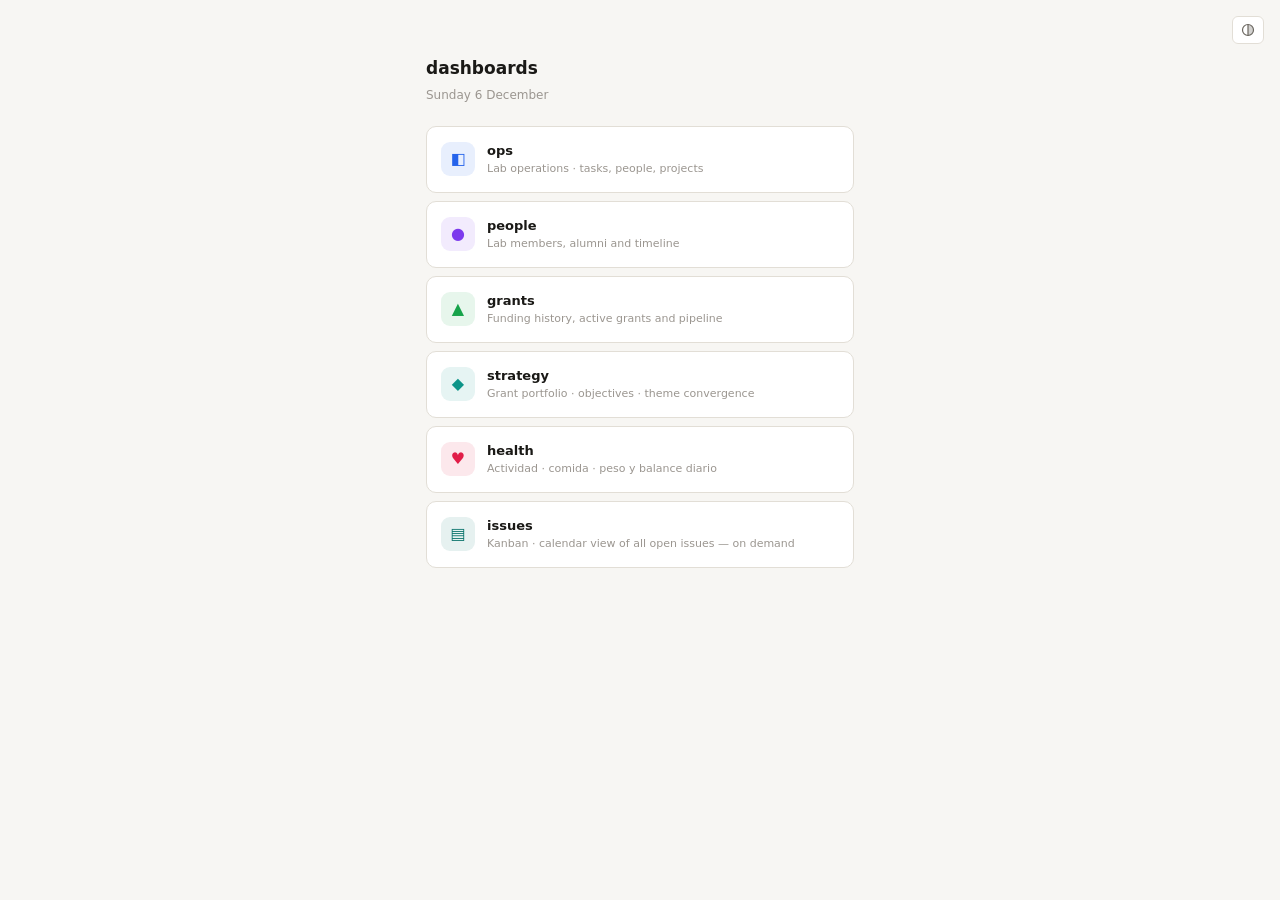
==== index.html @ 834e9f5d "KEY TASKS beside Today at top; Tasks back in the grid (build 20261006-2130)" ====
<!DOCTYPE html>
<html lang="en">
<head>
<meta charset="UTF-8">
<meta name="viewport" content="width=device-width, initial-scale=1.0, viewport-fit=cover">
<meta name="theme-color" content="#F7F6F3" media="(prefers-color-scheme: light)">
<meta name="theme-color" content="#141412" media="(prefers-color-scheme: dark)">
<meta name="apple-mobile-web-app-capable" content="yes">
<meta name="apple-mobile-web-app-title" content="dashboards">
<meta name="robots" content="noindex, nofollow">
<title>dashboards</title>
<link rel="icon" href="data:image/svg+xml,<svg xmlns='http://www.w3.org/2000/svg' viewBox='0 0 100 100'><rect width='100' height='100' rx='20' fill='%232563EB'/><rect x='22' y='22' width='24' height='24' rx='4' fill='white'/><rect x='54' y='22' width='24' height='24' rx='4' fill='white' opacity='.6'/><rect x='22' y='54' width='24' height='24' rx='4' fill='white' opacity='.6'/><rect x='54' y='54' width='24' height='24' rx='4' fill='white' opacity='.3'/></svg>">
<link rel="stylesheet" href="shared/style.css?v=20261006-2130">
<script>(function(){var t=localStorage.getItem('dash:theme');if(t&&t!=='auto')document.documentElement.setAttribute('data-theme',t);})()</script>
<style>.hub-theme-btn{position:fixed;top:16px;right:16px;z-index:10;}</style>
</head>
<body>
<div class="hub" id="hub"></div>
<button class="hub-theme-btn btn btn-icon" id="theme-btn" onclick="toggleTheme()" title="Theme: auto"><svg width="14" height="14" viewBox="0 0 14 14" fill="none"><circle cx="7" cy="7" r="5.5" stroke="currentColor" stroke-width="1.2"/><path d="M7 1.5v11" stroke="currentColor" stroke-width="1.2"/><path d="M7 1.5A5.5 5.5 0 0112.5 7 5.5 5.5 0 017 12.5z" fill="currentColor" opacity=".3"/></svg></button>

<script>
// ─── Theme toggle ─────────────────────────────────────────────────────────────
var THEME_CYCLE=['auto','light','dark'];
function themeIcon(t){
  if(t==='dark')  return '<svg width="14" height="14" viewBox="0 0 14 14" fill="none"><path d="M12 9.5A5.5 5.5 0 014.5 2a5.5 5.5 0 100 10 5.5 5.5 0 007.5-2.5z" stroke="currentColor" stroke-width="1.2" stroke-linejoin="round"/></svg>';
  if(t==='light') return '<svg width="14" height="14" viewBox="0 0 14 14" fill="none"><circle cx="7" cy="7" r="3" stroke="currentColor" stroke-width="1.2"/><path d="M7 1v2M7 11v2M1 7h2M11 7h2M3.2 3.2l1.4 1.4M9.4 9.4l1.4 1.4M10.8 3.2l-1.4 1.4M4.6 9.4l-1.4 1.4" stroke="currentColor" stroke-width="1.2" stroke-linecap="round"/></svg>';
  return '<svg width="14" height="14" viewBox="0 0 14 14" fill="none"><circle cx="7" cy="7" r="5.5" stroke="currentColor" stroke-width="1.2"/><path d="M7 1.5v11" stroke="currentColor" stroke-width="1.2"/><path d="M7 1.5A5.5 5.5 0 0112.5 7 5.5 5.5 0 017 12.5z" fill="currentColor" opacity=".3"/></svg>';
}
function applyTheme(t){
  if(t==='auto'){document.documentElement.removeAttribute('data-theme');}
  else{document.documentElement.setAttribute('data-theme',t);}
  localStorage.setItem('dash:theme',t);
  var btn=document.getElementById('theme-btn');
  if(btn){btn.innerHTML=themeIcon(t);btn.title='Theme: '+t;}
}
function toggleTheme(){
  var cur=localStorage.getItem('dash:theme')||'auto';
  var next=THEME_CYCLE[(THEME_CYCLE.indexOf(cur)+1)%THEME_CYCLE.length];
  applyTheme(next);
}

// ─── registry ─────────────────────────────────────────────────────────────────
// To add a dashboard: copy ops/ to <id>/, edit its manifest, add a row here.
const DASHBOARDS = [
  { id:"ops",    name:"ops",    desc:"Lab operations \u00b7 tasks, people, projects", path:"ops/",    icon:"\u25E7", color:"#2563EB", live:true  },
  { id:"people", name:"people", desc:"Lab members, alumni and timeline", path:"people/", icon:"\u25CF", color:"#7C3AED", live:true  },
  { id:"grants",  name:"grants",  desc:"Funding history, active grants and pipeline",  path:"grants/",  icon:"\u25B2", color:"#16A34A", live:true  },
  { id:"strategy", name:"strategy", desc:"Grant portfolio \u00b7 objectives \u00b7 theme convergence", path:"strategy/", icon:"\u25C6", color:"#0D9488", live:true  },
  { id:"health", name:"health", desc:"Actividad \u00b7 comida \u00b7 peso y balance diario", path:"health/", icon:"\u2665", color:"#E11D48", live:true  },
  { id:"issues", name:"issues", desc:"Kanban \u00b7 calendar view of all open issues \u2014 on demand", path:"issues/", icon:"\u25A4", color:"#0F766E", live:true  }];

document.getElementById("hub").innerHTML =
  "<h1>dashboards</h1><div class='sub'>"
  + new Date().toLocaleDateString("en-GB",{weekday:"long",day:"numeric",month:"long"})
  + "</div>"
  + DASHBOARDS.map(function(d){
      const inner =
          "<div class='hub-ic' style=\"background:" + d.color + "1a;color:" + d.color + "\">" + d.icon + "</div>"
        + "<div class='hub-t'><div class='hub-n'>" + d.name + "</div>"
        + "<div class='hub-d'>" + d.desc + "</div></div>"
        + (d.live ? "" : "<span class='hub-badge'>soon</span>");
      return d.live
        ? "<a class='hub-item' href='" + d.path + "'>" + inner + "</a>"
        : "<div class='hub-item soon'>" + inner + "</div>";
    }).join("");

// init theme button label
(function(){var t=localStorage.getItem('dash:theme')||'auto';setTimeout(function(){applyTheme(t);},50);})();
</script>
</body>
</html>
---- shared/style.css ----
:root {
    --bg:#F7F6F3;--surface:#FFFFFF;--surface2:#F0EEE9;--border:#E2DED6;--border-strong:#C8C3BA;
    --text:#1A1916;--text-2:#6B6760;--text-3:#9B9690;
    --accent:#2563EB;--accent-bg:#EFF4FF;--accent-border:#BFCFFF;
    --danger:#DC2626;--danger-bg:#FEF2F2;--danger-border:#FECACA;
    --warning:#D97706;--warning-bg:#FFFBEB;--warning-border:#FDE68A;
    --green:#16A34A;--green-bg:#F0FDF4;--green-border:#BBF7D0;
    --r:10px;--rs:6px;
    --f-body:"Barlow",-apple-system,BlinkMacSystemFont,'Segoe UI',system-ui,sans-serif;
    --f-num:"Barlow Condensed","Arial Narrow",-apple-system,system-ui,sans-serif;
  }
  @media(prefers-color-scheme:dark){:root{
    --bg:#141412;--surface:#1E1D1A;--surface2:#252320;--border:#2E2C28;--border-strong:#3E3B36;
    --text:#F0EDE8;--text-2:#A09C94;--text-3:#6B6760;
    --accent:#4F83F7;--accent-bg:#0F1E3D;--accent-border:#1E3A7A;
    --danger:#F87171;--danger-bg:#2A1515;--danger-border:#7F1D1D;
    --warning:#FCD34D;--warning-bg:#1C1500;--warning-border:#713F12;
    --green:#4ADE80;--green-bg:#052E16;--green-border:#166534;
  }}
  html[data-theme="light"]{--bg:#F7F6F3;--surface:#FFFFFF;--surface2:#F0EEE9;--border:#E2DED6;--border-strong:#C8C3BA;--text:#1A1916;--text-2:#6B6760;--text-3:#9B9690;--accent:#2563EB;--accent-bg:#EFF4FF;--accent-border:#BFCFFF;--danger:#DC2626;--danger-bg:#FEF2F2;--danger-border:#FECACA;--warning:#D97706;--warning-bg:#FFFBEB;--warning-border:#FDE68A;--green:#16A34A;--green-bg:#F0FDF4;--green-border:#BBF7D0;}
  html[data-theme="dark"]{--bg:#141412;--surface:#1E1D1A;--surface2:#252320;--border:#2E2C28;--border-strong:#3E3B36;--text:#F0EDE8;--text-2:#A09C94;--text-3:#6B6760;--accent:#4F83F7;--accent-bg:#0F1E3D;--accent-border:#1E3A7A;--danger:#F87171;--danger-bg:#2A1515;--danger-border:#7F1D1D;--warning:#FCD34D;--warning-bg:#1C1500;--warning-border:#713F12;--green:#4ADE80;--green-bg:#052E16;--green-border:#166534;}
  *{box-sizing:border-box;margin:0;padding:0}
  body{background:var(--bg);color:var(--text);font-family:var(--f-body);font-size:14px;line-height:1.5;min-height:100vh;-webkit-text-size-adjust:100%}
  .wrap{max-width:560px;margin:0 auto;padding:16px 16px calc(80px + env(safe-area-inset-bottom))}
  svg{display:block;flex-shrink:0}
  a{color:var(--accent)}
  .num{font-family:var(--f-num);font-variant-numeric:tabular-nums;letter-spacing:0}

  /* ── Legacy inline header (still used by the issues dashboard) ─────────── */
  .hdr{display:flex;align-items:flex-start;justify-content:space-between;gap:8px;margin-bottom:20px;padding-bottom:16px;border-bottom:1px solid var(--border)}
  .hdr h1{font-size:16px;font-weight:600;letter-spacing:-.01em}
  .hdr-date{font-size:12px;color:var(--text-3);margin-top:2px}
  .hdr-r{display:flex;gap:6px;flex-shrink:0}

  /* ── Sticky dashboard header (health-style revamp, currently: ops) ──────
     A separate component (not a restyle of .hdr above) so dashboards that
     haven't been revamped yet keep their current header untouched. */
  .dhdr{position:sticky;top:0;z-index:10;background:var(--bg);border-bottom:1px solid var(--border);padding-top:env(safe-area-inset-top,0px)}
  .dhdr-in{max-width:560px;margin:0 auto;display:flex;align-items:center;gap:6px;padding:0 16px;height:52px}
  .dhdr-title{font-family:var(--f-num);font-size:19px;font-weight:600;letter-spacing:.01em;flex:1;min-width:0;overflow:hidden;text-overflow:ellipsis;white-space:nowrap}
  .dhdr-date{font-family:var(--f-num);font-size:12px;color:var(--text-3);flex-shrink:0;font-variant-numeric:tabular-nums}
  @media(max-width:420px){.dhdr-date{display:none}}
  .tbtn{display:inline-flex;align-items:center;justify-content:center;width:30px;height:30px;border:1px solid var(--border);border-radius:var(--rs);background:none;cursor:pointer;color:var(--text-2);flex-shrink:0;transition:background .12s,color .12s;font-family:inherit;text-decoration:none}
  .tbtn:hover{background:var(--surface2);color:var(--text)}
  .tbtn.on{background:var(--accent-bg);color:var(--accent);border-color:var(--accent-border)}

  /* ── Tab switcher (segmented control) ──────────────────────────────────── */
  .tabs{display:flex;background:var(--surface2);border:1px solid var(--border);border-radius:var(--rs);padding:3px;gap:2px;flex-shrink:0}
  .tab{padding:4px 12px;border:1px solid transparent;border-radius:4px;cursor:pointer;font-size:12px;font-weight:500;color:var(--text-2);background:transparent;font-family:inherit;transition:background .12s,color .12s}
  .tab:hover:not(.on){color:var(--text)}
  .tab.on{background:var(--surface);color:var(--text);border-color:var(--border)}
  .btn{display:inline-flex;align-items:center;gap:5px;padding:6px 11px;font-size:12px;font-weight:500;border-radius:var(--rs);cursor:pointer;border:1px solid var(--border);background:var(--surface);color:var(--text-2);transition:background .1s,color .1s;font-family:inherit}
  .btn:hover{background:var(--surface2);color:var(--text)}
  .btn:disabled{opacity:.5;cursor:not-allowed}
  .btn-p{background:var(--accent);color:#fff;border-color:var(--accent)}
  .btn-p:hover{opacity:.9;color:#fff}
  .btn-p.pulse{animation:pulse 2s infinite}
  .btn-icon{padding:6px 8px}
  @keyframes pulse{0%,100%{opacity:1}50%{opacity:.75}}
  @keyframes spin{to{transform:rotate(360deg)}}
  .spin{animation:spin 1s linear infinite}

  .sec{margin-bottom:4px}
  .sec-hdr{display:flex;align-items:center;justify-content:space-between;padding:12px 0 6px}
  .sec-label{font-size:11px;font-weight:600;color:var(--text-3);letter-spacing:.04em;text-transform:uppercase}
  .sec-add{display:flex;align-items:center;gap:4px;font-size:11px;color:var(--text-3);background:none;border:none;cursor:pointer;padding:2px 5px;border-radius:var(--rs);font-family:inherit}
  .sec-add:hover{color:var(--accent);background:var(--accent-bg)}
  .sec-r{display:flex;align-items:center;gap:4px}
  .sec-chev{display:flex;align-items:center;justify-content:center;width:22px;height:22px;background:none;border:none;cursor:pointer;color:var(--text-3);border-radius:var(--rs);padding:0;flex-shrink:0}
  .sec-chev:hover{background:var(--surface2);color:var(--text)}

  .card{background:var(--surface);border:1px solid var(--border);border-radius:var(--r);padding:10px 12px;margin-bottom:6px;border-left:3px solid transparent}
  .card.overdue{border-left-color:var(--danger)}
  .card.today{border-left-color:var(--warning)}
  .card.done{opacity:.45}
  .card.isnew{border-left-color:var(--accent)}
  .card-row{display:flex;align-items:flex-start;gap:8px;justify-content:space-between}
  .card-title{font-size:13px;font-weight:500;flex:1;line-height:1.4}
  .card-title.struck{text-decoration:line-through;color:var(--text-3)}
  .acts{display:flex;gap:3px;flex-shrink:0}
  .act{display:flex;align-items:center;justify-content:center;width:26px;height:26px;border:1px solid var(--border);border-radius:var(--rs);background:none;cursor:pointer;color:var(--text-3);text-decoration:none}
  .act:hover{background:var(--surface2);color:var(--text);border-color:var(--border-strong)}
  .act.on{background:var(--accent-bg);color:var(--accent);border-color:var(--accent-border)}
  .act.on-green{background:var(--green-bg);color:var(--green);border-color:var(--green-border)}
  .act.rm:hover{background:var(--danger-bg);color:var(--danger);border-color:var(--danger-border)}
  .card-meta{display:flex;gap:5px;align-items:center;margin-top:6px;flex-wrap:wrap}
  .tag{font-size:11px;font-weight:500;padding:2px 7px;border-radius:20px}
  .tag-line{background:#e4c5ff;color:#5a2d91}
  .tag-pri{font-weight:700;letter-spacing:.02em}
  .tag-pri.high{background:#ffd0d0;color:#c0392b}
  .tag-pri.medium{background:#ffeaa0;color:#7a5a00}
  .tag-pri.low{background:#d0e8ff;color:#1a5a8c}
  .chip{font-size:11px;padding:2px 6px;border-radius:var(--rs);background:var(--surface2);color:var(--text-2)}
  .chip.overdue{background:var(--danger-bg);color:var(--danger)}
  .chip.today{background:var(--warning-bg);color:var(--warning)}
  .chip.new{background:var(--accent-bg);color:var(--accent)}
  .chip.logged{background:var(--green-bg);color:var(--green)}
  .cnote{font-size:11px;color:var(--text-3);margin-top:5px;font-style:italic}
  .card-num{font-family:var(--f-num);font-size:11px;font-weight:500;color:var(--text-3);margin-right:6px;font-variant-numeric:tabular-nums;letter-spacing:.01em}
  a.card-num{text-decoration:none}
  a.card-num:hover{color:var(--accent);text-decoration:underline}

  .panel{margin-top:10px;padding-top:10px;border-top:1px solid var(--border)}
  .panel textarea,.panel input{width:100%;font-size:12px;border:1px solid var(--border);border-radius:var(--rs);padding:6px 8px;background:var(--bg);color:var(--text);font-family:inherit}
  .panel textarea{resize:vertical;min-height:52px}
  .panel textarea:focus,.panel input:focus{outline:none;border-color:var(--accent)}
  .pfield label{font-size:11px;color:var(--text-3);display:block;margin-bottom:3px}
  .pbtns{display:flex;gap:5px;justify-content:flex-end;margin-top:6px}

  .nform{background:var(--accent-bg);border:1px solid var(--accent-border);border-radius:var(--r);padding:12px;margin-bottom:6px}
  .nform .grid{display:grid;grid-template-columns:1fr 1fr;gap:8px;margin:8px 0}
  .nform .field label{font-size:11px;color:var(--text-2);display:block;margin-bottom:3px}
  .nform input,.nform select,.nform textarea{width:100%;font-size:12px;border:1px solid var(--border);border-radius:var(--rs);padding:5px 8px;background:var(--surface);color:var(--text);font-family:inherit}
  .nform textarea{resize:none;min-height:40px}
  .nform input:focus,.nform select:focus,.nform textarea:focus{outline:none;border-color:var(--accent)}
  .err{font-size:11px;color:var(--danger);margin-top:4px}

  .warn{background:var(--warning-bg);border:1px solid var(--warning-border);border-radius:var(--r);padding:8px 11px;font-size:12px;color:var(--warning);display:flex;gap:7px;align-items:center;margin-bottom:8px}
  .warn-x{background:none;border:none;cursor:pointer;color:var(--warning);opacity:.55;padding:2px 3px;border-radius:3px;display:flex;align-items:center;flex-shrink:0;line-height:1}
  .warn-x:hover{opacity:1}
  .offline-warn{background:var(--accent-bg);border-color:var(--accent-border);color:var(--accent)}
  .offline-tag{color:var(--accent)}
  .summary{background:var(--surface);border:1px solid var(--border);border-left:3px solid var(--accent);border-radius:var(--r);padding:10px 12px;font-size:12px;color:var(--text-2);line-height:1.6;margin-bottom:16px}
  .cal-list{margin-bottom:4px}
  .cal-row{display:flex;align-items:baseline;gap:10px;padding:5px 0;border-bottom:1px solid var(--border);font-size:13px}
  .cal-row:last-child{border-bottom:none}
  .cal-time{font-family:var(--f-num);font-size:11px;color:var(--text-3);min-width:80px;flex-shrink:0;font-variant-numeric:tabular-nums}
  .cal-ev{flex:1}
  .cal-ad{font-size:10px;background:var(--accent-bg);color:var(--accent);padding:1px 6px;border-radius:10px}

  .overlay{display:none;position:fixed;inset:0;background:rgba(0,0,0,.5);z-index:100;align-items:center;justify-content:center;padding:20px}
  .overlay.open{display:flex}
  .modal{background:var(--surface);border:1px solid var(--border);border-radius:12px;padding:20px;width:100%;max-width:480px;max-height:82vh;display:flex;flex-direction:column;gap:12px}
  .modal h2{font-size:14px;font-weight:600}
  .modal p{font-size:12px;color:var(--text-2)}
  .mbtns{display:flex;gap:6px;justify-content:flex-end}
  .mbody{overflow-y:auto;display:flex;flex-direction:column;gap:6px}

  .srow{display:flex;align-items:flex-start;gap:8px;padding:7px 9px;border:1px solid var(--border);border-radius:var(--rs);font-size:12px;background:var(--bg)}
  .srow .st{width:16px;flex-shrink:0;display:flex;align-items:center;justify-content:center;margin-top:1px}
  .srow.ok{border-color:var(--green-border);background:var(--green-bg)}
  .srow.err{border-color:var(--danger-border);background:var(--danger-bg)}
  .srow-t{flex:1}
  .srow-k{font-size:10px;text-transform:uppercase;letter-spacing:.04em;color:var(--text-3)}
  .srow-e{font-size:11px;color:var(--danger);margin-top:3px;word-break:break-word}

  /* Setup / states */
  .center{max-width:420px;margin:0 auto;padding:48px 16px}
  .center h2{font-size:16px;font-weight:600;margin-bottom:8px}
  .center p{font-size:13px;color:var(--text-2);margin-bottom:14px;line-height:1.6}
  .center input{width:100%;font-size:13px;border:1px solid var(--border);border-radius:var(--rs);padding:9px 11px;background:var(--surface);color:var(--text);font-family:'SF Mono','Fira Code',monospace}
  .center input:focus{outline:none;border-color:var(--accent)}
  .steps{background:var(--surface);border:1px solid var(--border);border-radius:var(--r);padding:12px 14px;margin-bottom:16px;font-size:12px;color:var(--text-2);line-height:1.7}
  .steps ol{margin:0;padding-left:18px}
  .steps code{background:var(--surface2);padding:1px 5px;border-radius:3px;font-size:11px;font-family:'SF Mono',monospace}
  .muted{font-size:11px;color:var(--text-3);text-align:center;margin-top:24px;line-height:1.7}
  .load{display:flex;align-items:center;justify-content:center;gap:9px;padding:64px 16px;color:var(--text-3);font-size:13px}
  .ebox{background:var(--danger-bg);border:1px solid var(--danger-border);border-radius:var(--r);padding:12px 14px;font-size:12px;color:var(--danger);margin-bottom:14px;word-break:break-word;line-height:1.6}
  .foot{margin-top:28px;padding-top:14px;border-top:1px solid var(--border);display:flex;justify-content:space-between;align-items:center;gap:10px;font-size:11px;color:var(--text-3)}
  .lnk{background:none;border:none;color:var(--text-3);font-size:11px;cursor:pointer;text-decoration:underline;padding:0;font-family:inherit}
  .lnk:hover{color:var(--accent)}
  /* ── Hub (dashboard launcher) ──────────────────────────────────────────── */
  .hub{max-width:460px;margin:0 auto;padding:56px 16px}
  .hub h1{font-size:17px;font-weight:600;margin-bottom:4px}
  .hub .sub{font-size:12px;color:var(--text-3);margin-bottom:22px}
  .hub-item{display:flex;align-items:center;gap:12px;padding:14px;background:var(--surface);border:1px solid var(--border);border-radius:var(--r);margin-bottom:8px;text-decoration:none;color:var(--text);transition:border-color .12s,background .12s}
  .hub-item:hover{border-color:var(--accent-border);background:var(--accent-bg)}
  .hub-item.soon{opacity:.45;pointer-events:none}
  .hub-ic{width:34px;height:34px;border-radius:9px;display:flex;align-items:center;justify-content:center;flex-shrink:0;font-size:16px}
  .hub-t{flex:1}
  .hub-n{font-size:13px;font-weight:600}
  .hub-d{font-size:11px;color:var(--text-3);margin-top:1px}
  .hub-badge{font-size:10px;color:var(--text-3);background:var(--surface2);padding:2px 7px;border-radius:10px}

  /* Dash id chip in header */
  .hdr-id{font-size:10px;font-weight:600;letter-spacing:.06em;text-transform:uppercase;color:var(--accent);background:var(--accent-bg);border:1px solid var(--accent-border);padding:1px 6px;border-radius:10px;vertical-align:middle;margin-left:7px}
  .back{display:inline-flex;align-items:center;gap:4px;font-size:11px;color:var(--text-3);text-decoration:none;margin-bottom:14px}
  .back:hover{color:var(--accent)}

  /* Hidden-until-synced reveal row */
  .hidden-row{font-size:11px;color:var(--text-3);padding:7px 12px;background:var(--surface2);border:1px dashed var(--border);border-radius:var(--r);margin-bottom:6px;display:flex;align-items:center;flex-wrap:wrap;gap:6px}
  .btn.on{background:var(--accent-bg);color:var(--accent);border-color:var(--accent-border)}

  /* Journal state */
  .queue{display:flex;align-items:center;gap:8px;background:var(--surface2);border:1px solid var(--border);border-radius:var(--r);padding:8px 11px;font-size:12px;color:var(--text-2);margin-bottom:16px}
  .chip.unsaved{background:var(--warning-bg);color:var(--warning)}
  .chip.queued{background:var(--accent-bg);color:var(--accent)}

  /* Braindump */
  .bd-item{background:var(--surface);border:1px solid var(--border);border-left:3px solid var(--accent-border);border-radius:var(--r);padding:9px 11px;margin-bottom:6px}
  .bd-head{display:flex;align-items:center;gap:6px;margin-bottom:5px}
  .bd-ts{font-family:var(--f-num);font-size:11px;font-weight:600;color:var(--text-2);font-variant-numeric:tabular-nums}
  .bd-kind{font-size:10px;font-weight:600;letter-spacing:.03em;text-transform:uppercase;padding:1px 6px;border-radius:10px;background:var(--surface2);color:var(--text-2)}
  .bd-note{background:var(--surface2);color:var(--text-2)}
  .bd-meeting{background:var(--accent-bg);color:var(--accent)}
  .bd-idea{background:var(--green-bg);color:var(--green)}
  .bd-decision{background:var(--warning-bg);color:var(--warning)}
  .bd-head .act{margin-left:auto;width:22px;height:22px}
  .bd-text{font-size:12.5px;color:var(--text);line-height:1.55;word-break:break-word;cursor:pointer;max-height:3.2em;overflow:hidden}
  .bd-text.expanded{max-height:none;overflow:visible;white-space:pre-wrap}
  .bd-text:not(.expanded):hover{opacity:.8}
  .bd-empty{font-size:11px;color:var(--text-3);font-style:italic;padding:9px 11px;border:1px dashed var(--border);border-radius:var(--r)}

  /* Inbox */
  .card.ib{border-left-color:var(--text-3)}
  .sec-note{font-size:10px;color:var(--text-3);font-style:italic}
  .chip.src{background:var(--surface2);color:var(--text-2);font-weight:600;text-transform:uppercase;font-size:10px;letter-spacing:.03em}
  .panel .field label{font-size:11px;color:var(--text-3);display:block;margin-bottom:3px}
  .panel .field input,.panel .field select,.panel .field textarea{width:100%;font-size:12px;border:1px solid var(--border);border-radius:var(--rs);padding:5px 8px;background:var(--bg);color:var(--text);font-family:inherit}
  .panel .field textarea{min-height:40px;resize:vertical}

  /* Deadline chip — distinct from the reminder chip */
  .chip.dl{background:transparent;border:1px solid var(--border-strong);color:var(--text-2);font-size:10.5px}
  .chip.dl.overdue{border-color:var(--danger-border);color:var(--danger)}
  .chip.dl.today{border-color:var(--warning-border);color:var(--warning)}

  /* ── Starred ───────────────────────────────────────────────────────────── */
  .act.on-star{background:#FEF3C7;color:#B45309;border-color:#FCD34D}
  @media(prefers-color-scheme:dark){.act.on-star{background:#2A1F00;color:#FCD34D;border-color:#713F12}}
  .act.on-snz{background:#EDE9FE;color:#5B21B6;border-color:#C4B5FD}
  @media(prefers-color-scheme:dark){.act.on-snz{background:#1E1035;color:#A78BFA;border-color:#4C1D95}}
  .card.starred{box-shadow:inset 0 0 0 1px var(--accent-border);background:linear-gradient(90deg,var(--accent-bg) 0%,var(--surface) 60%)}
  .card.starred .card-title{font-weight:600}


  /* ── Responsive columns ───────────────────────────────────────────────────
     Every section is a grid item, so the column count is the only thing that
     changes. Five sections (Tasks, People, Projects, Inbox, Braindump) means
     the widest screens give each one its own column; narrower ones wrap. */
  .cols{display:block}

  @media(min-width:840px){
    .wrap{max-width:1040px;padding:20px 24px 80px}
    .dhdr-in{max-width:1040px;padding:0 24px}
    .cols{display:grid;grid-template-columns:repeat(2,minmax(0,1fr));gap:0 22px;align-items:start}
    .hdr{padding-bottom:18px}
    .hdr h1{font-size:18px}
    .dhdr-title{font-size:21px}
    .summary{font-size:13px}
    .topgrid{display:grid;grid-template-columns:minmax(0,1.4fr) minmax(0,1fr);gap:0 22px;align-items:start}
    .topgrid .summary{margin-bottom:0}
  }
    /* KEY TASKS banner */
  .keyb{background:var(--warning-bg);border:1px solid var(--warning-border);border-left:4px solid var(--warning);border-radius:var(--r);padding:9px 12px;margin-bottom:10px}
  .keyb-hdr{font-family:'Barlow Condensed',sans-serif;font-weight:700;letter-spacing:.08em;font-size:13px;color:var(--warning);margin-bottom:5px}
  .keyb-row{display:flex;justify-content:space-between;gap:10px;align-items:flex-start;padding:5px 0;border-top:1px solid var(--warning-border)}
  .keyb-row:first-of-type{border-top:none}
  .keyb-row.done .keyb-title{text-decoration:line-through;opacity:.55}
  .keyb-main{display:flex;flex-direction:column;gap:1px;min-width:0}
  .keyb-title{font-weight:600;font-size:13.5px;color:var(--text)}
  .keyb-focus{font-size:12px;color:var(--text-2)}
  .keyb-note{font-size:11.5px;color:var(--text-3)}
  .keyb-chips{display:flex;gap:5px;flex-shrink:0;flex-wrap:wrap;justify-content:flex-end}
  .keyb-chip{font-size:11px;padding:1px 7px;border-radius:9px;background:var(--surface);border:1px solid var(--border);color:var(--text-2);white-space:nowrap}
  .keyb-chip.soon{border-color:var(--warning);color:var(--warning)}
  .keyb-chip.over{background:var(--danger-bg);border-color:var(--danger-border);color:var(--danger)}
  /* KEY TASKS beside Today: two columns when there is room */
  .kt-row{display:block}
  @media(min-width:840px){.kt-row{display:grid;grid-template-columns:minmax(0,1fr) minmax(0,1fr);gap:0 22px;align-items:start}}
  @media(max-width:560px){.keyb-row{flex-direction:column;gap:3px}.keyb-chips{justify-content:flex-start}.keyb-note{display:none}}
  @media(min-width:1320px){
    .wrap{max-width:1400px;padding:24px 30px 80px}
    .dhdr-in{max-width:1400px;padding:0 30px}
    .cols{grid-template-columns:repeat(3,minmax(0,1fr));gap:0 24px}
    .summary,.warn,.queue{max-width:1000px}
  }
  @media(min-width:1700px){
    .wrap{max-width:1780px}
    .dhdr-in{max-width:1780px}
    .cols{grid-template-columns:repeat(4,minmax(0,1fr))}
  }
  @media(min-width:1800px){
    .wrap{max-width:1900px}
    .dhdr-in{max-width:1900px}
    .cols{grid-template-columns:repeat(auto-fit,minmax(340px,1fr))}
  }
  .topgrid{display:block}

  /* ── Braindump capture box ────────────────────────────────────────────── */
  .bd-capture{background:var(--surface);border:1px solid var(--border);border-radius:var(--r);padding:8px;margin-bottom:8px}
  .bd-capture textarea{width:100%;min-height:62px;resize:vertical;font-family:inherit;font-size:12.5px;
    line-height:1.55;border:none;background:transparent;color:var(--text);padding:3px 4px}
  .bd-capture textarea:focus{outline:none}
  .bd-capture textarea::placeholder{color:var(--text-3)}
  .bd-bar{display:flex;align-items:center;gap:6px;padding-top:7px;border-top:1px solid var(--border)}
  .bd-bar select{font-size:11px;font-family:inherit;border:1px solid var(--border);border-radius:var(--rs);
    padding:3px 6px;background:var(--bg);color:var(--text-2)}
  .bd-bar select:focus{outline:none;border-color:var(--accent)}
  .bd-bar .err{flex:1;margin:0}
  .bd-bar .btn{margin-left:auto}
  .bd-capture:focus-within{border-color:var(--accent-border);box-shadow:0 0 0 3px var(--accent-bg)}
  .bd-top{margin-bottom:14px}
  /* ── Mic button ──────────────────────────────────────────────────────────── */
  .btn-mic{background:none;border:1px solid var(--border);border-radius:var(--rs);padding:3px 8px;cursor:pointer;font-size:13px;color:var(--text-2);transition:border-color .15s,color .15s;line-height:1}
  .btn-mic:hover{border-color:var(--accent);color:var(--accent)}
  .btn-mic.mic-on{background:#fee2e2;border-color:#dc2626;color:#dc2626;animation:mic-pulse 1.4s ease-in-out infinite}
  @keyframes mic-pulse{0%,100%{opacity:1}50%{opacity:.55}}
  .btn-mic-lang{background:none;border:1px solid var(--border);border-radius:var(--rs);padding:3px 7px;cursor:pointer;font-size:10px;font-weight:700;letter-spacing:.04em;color:var(--text-2);transition:border-color .15s}
  .btn-mic-lang:hover{border-color:var(--accent);color:var(--accent)}
  .bd-interim{font-size:11.5px;color:var(--text-3);font-style:italic;padding:3px 2px 5px;line-height:1.4}


  .build{opacity:.65;font-family:var(--f-num);font-variant-numeric:tabular-nums}

  /* ── Subtasks ─────────────────────────────────────────────────────────── */
  .sub-hdr{display:flex;align-items:center;justify-content:space-between;padding:6px 0 2px;margin-top:8px;border-top:1px solid var(--border);cursor:pointer;gap:6px}
  .sub-hdr:hover .sub-label{color:var(--text)}
  .sub-label{font-size:11px;font-weight:600;color:var(--text-3);flex:1}
  .sub-list{padding:2px 0 2px}
  .sub-item{display:flex;align-items:center;gap:5px;padding:3px 0;border-bottom:1px solid var(--border)}
  .sub-item:last-child{border-bottom:none}
  .sub-item.done{opacity:.65}
  .sub-item .act{width:22px;height:22px;flex-shrink:0}
  .sub-title{flex:1;font-size:12px;color:var(--text);line-height:1.3;word-break:break-word}
  .sub-title.struck{text-decoration:line-through;color:var(--text-3)}
  .sub-trigger{background:none;border:none;cursor:pointer;color:var(--text-3);font-size:11px;padding:5px 0 2px;display:inline-flex;align-items:center;gap:3px;font-family:inherit}
  .sub-trigger:hover{color:var(--accent)}
  .sub-form{padding:6px 0 4px;display:flex;flex-direction:column;gap:5px}
  .sub-form input{width:100%;font-size:12px;border:1px solid var(--border);border-radius:var(--rs);padding:5px 8px;background:var(--bg);color:var(--text);font-family:inherit}
  .sub-form input:focus{outline:none;border-color:var(--accent)}
  .sf-btns{display:flex;gap:5px;justify-content:flex-end}
  .sub-item.isnew{background:var(--accent-bg)}
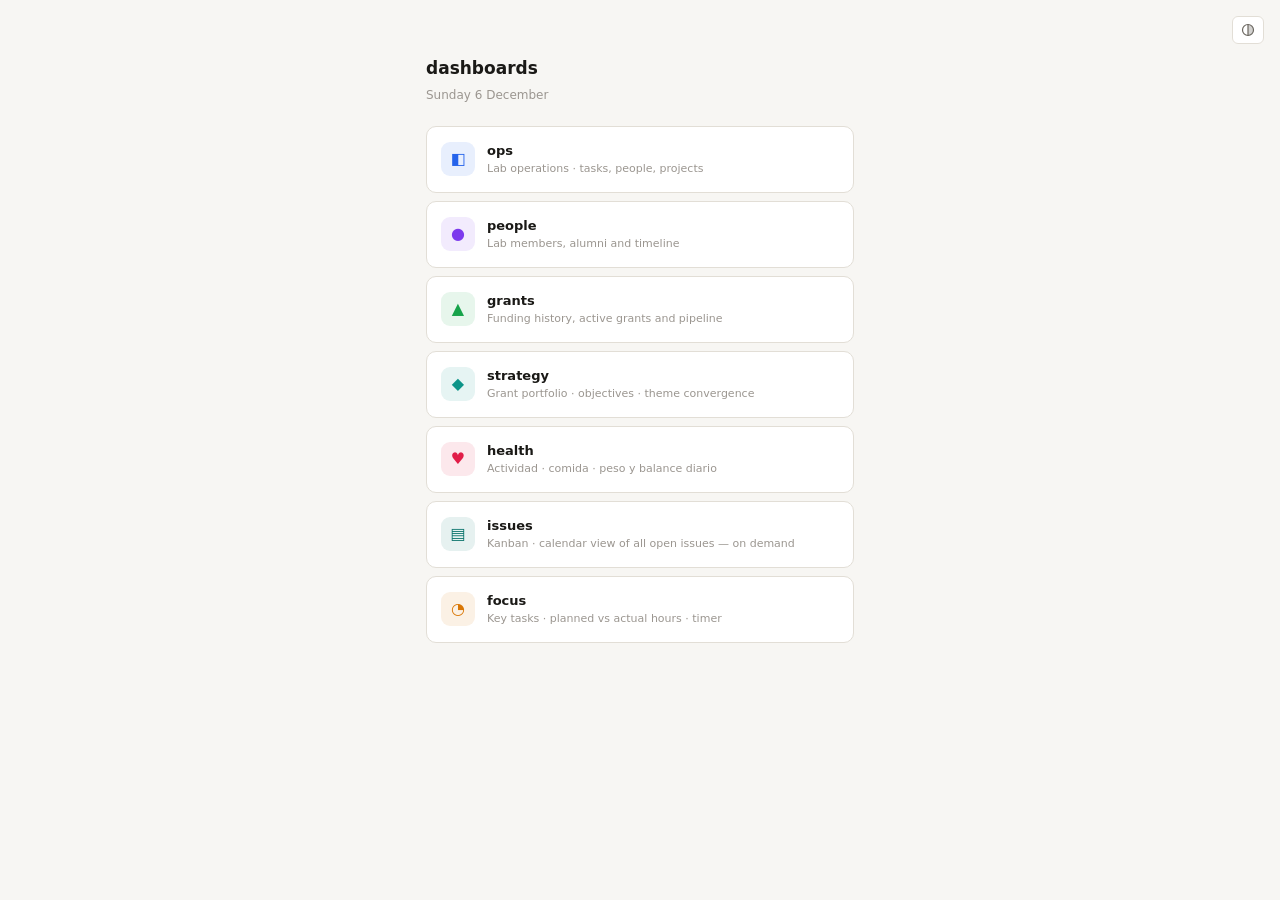
==== commit 1d73a383: "hub: add focus dashboard" ====
--- a/index.html
+++ b/index.html
@@ -10,7 +10,7 @@
 <meta name="robots" content="noindex, nofollow">
 <title>dashboards</title>
 <link rel="icon" href="data:image/svg+xml,<svg xmlns='http://www.w3.org/2000/svg' viewBox='0 0 100 100'><rect width='100' height='100' rx='20' fill='%232563EB'/><rect x='22' y='22' width='24' height='24' rx='4' fill='white'/><rect x='54' y='22' width='24' height='24' rx='4' fill='white' opacity='.6'/><rect x='22' y='54' width='24' height='24' rx='4' fill='white' opacity='.6'/><rect x='54' y='54' width='24' height='24' rx='4' fill='white' opacity='.3'/></svg>">
-<link rel="stylesheet" href="shared/style.css?v=20261006-2130">
+<link rel="stylesheet" href="shared/style.css?v=20261006-2230">
 <script>(function(){var t=localStorage.getItem('dash:theme');if(t&&t!=='auto')document.documentElement.setAttribute('data-theme',t);})()</script>
 <style>.hub-theme-btn{position:fixed;top:16px;right:16px;z-index:10;}</style>
 </head>
@@ -47,7 +47,8 @@
   { id:"grants",  name:"grants",  desc:"Funding history, active grants and pipeline",  path:"grants/",  icon:"\u25B2", color:"#16A34A", live:true  },
   { id:"strategy", name:"strategy", desc:"Grant portfolio \u00b7 objectives \u00b7 theme convergence", path:"strategy/", icon:"\u25C6", color:"#0D9488", live:true  },
   { id:"health", name:"health", desc:"Actividad \u00b7 comida \u00b7 peso y balance diario", path:"health/", icon:"\u2665", color:"#E11D48", live:true  },
-  { id:"issues", name:"issues", desc:"Kanban \u00b7 calendar view of all open issues \u2014 on demand", path:"issues/", icon:"\u25A4", color:"#0F766E", live:true  }];
+  { id:"issues", name:"issues", desc:"Kanban \u00b7 calendar view of all open issues \u2014 on demand", path:"issues/", icon:"\u25A4", color:"#0F766E", live:true  },
+  { id:"focus", name:"focus", desc:"Key tasks \u00b7 planned vs actual hours \u00b7 timer", path:"focus/", icon:"\u25D4", color:"#D97706", live:true  }];
 
 document.getElementById("hub").innerHTML =
   "<h1>dashboards</h1><div class='sub'>"
--- a/shared/style.css
+++ b/shared/style.css
@@ -262,7 +262,7 @@
     .wrap{max-width:1400px;padding:24px 30px 80px}
     .dhdr-in{max-width:1400px;padding:0 30px}
     .cols{grid-template-columns:repeat(3,minmax(0,1fr));gap:0 24px}
-    .summary,.warn,.queue{max-width:1000px}
+    .summary,.queue{max-width:1000px}
   }
   @media(min-width:1700px){
     .wrap{max-width:1780px}
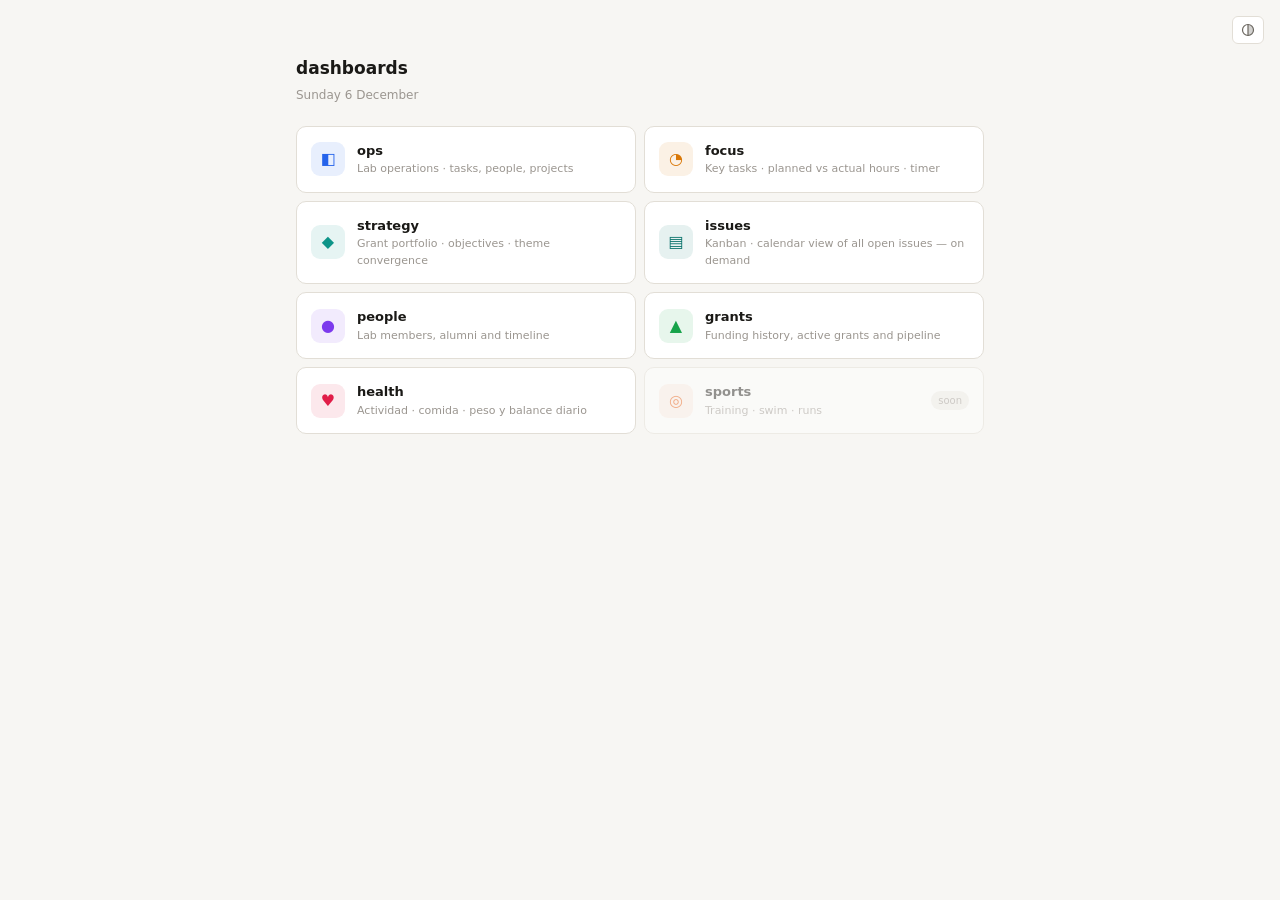
==== commit a969a88a: "hub: two-column layout, new order, sports placeholder" ====
--- a/index.html
+++ b/index.html
@@ -12,7 +12,11 @@
 <link rel="icon" href="data:image/svg+xml,<svg xmlns='http://www.w3.org/2000/svg' viewBox='0 0 100 100'><rect width='100' height='100' rx='20' fill='%232563EB'/><rect x='22' y='22' width='24' height='24' rx='4' fill='white'/><rect x='54' y='22' width='24' height='24' rx='4' fill='white' opacity='.6'/><rect x='22' y='54' width='24' height='24' rx='4' fill='white' opacity='.6'/><rect x='54' y='54' width='24' height='24' rx='4' fill='white' opacity='.3'/></svg>">
 <link rel="stylesheet" href="shared/style.css?v=20261006-2230">
 <script>(function(){var t=localStorage.getItem('dash:theme');if(t&&t!=='auto')document.documentElement.setAttribute('data-theme',t);})()</script>
-<style>.hub-theme-btn{position:fixed;top:16px;right:16px;z-index:10;}</style>
+<style>.hub-theme-btn{position:fixed;top:16px;right:16px;z-index:10;}
+.hub{max-width:720px}
+#hub .hub-grid{display:grid;grid-template-columns:repeat(2,minmax(0,1fr));gap:8px}
+#hub .hub-grid .hub-item{margin-bottom:0}
+@media(max-width:420px){#hub .hub-grid{grid-template-columns:1fr}}</style>
 </head>
 <body>
 <div class="hub" id="hub"></div>
@@ -43,18 +47,19 @@
 // To add a dashboard: copy ops/ to <id>/, edit its manifest, add a row here.
 const DASHBOARDS = [
   { id:"ops",    name:"ops",    desc:"Lab operations \u00b7 tasks, people, projects", path:"ops/",    icon:"\u25E7", color:"#2563EB", live:true  },
+  { id:"focus", name:"focus", desc:"Key tasks \u00b7 planned vs actual hours \u00b7 timer", path:"focus/", icon:"\u25D4", color:"#D97706", live:true  },
+  { id:"strategy", name:"strategy", desc:"Grant portfolio \u00b7 objectives \u00b7 theme convergence", path:"strategy/", icon:"\u25C6", color:"#0D9488", live:true  },
+  { id:"issues", name:"issues", desc:"Kanban \u00b7 calendar view of all open issues \u2014 on demand", path:"issues/", icon:"\u25A4", color:"#0F766E", live:true  },
   { id:"people", name:"people", desc:"Lab members, alumni and timeline", path:"people/", icon:"\u25CF", color:"#7C3AED", live:true  },
   { id:"grants",  name:"grants",  desc:"Funding history, active grants and pipeline",  path:"grants/",  icon:"\u25B2", color:"#16A34A", live:true  },
-  { id:"strategy", name:"strategy", desc:"Grant portfolio \u00b7 objectives \u00b7 theme convergence", path:"strategy/", icon:"\u25C6", color:"#0D9488", live:true  },
   { id:"health", name:"health", desc:"Actividad \u00b7 comida \u00b7 peso y balance diario", path:"health/", icon:"\u2665", color:"#E11D48", live:true  },
-  { id:"issues", name:"issues", desc:"Kanban \u00b7 calendar view of all open issues \u2014 on demand", path:"issues/", icon:"\u25A4", color:"#0F766E", live:true  },
-  { id:"focus", name:"focus", desc:"Key tasks \u00b7 planned vs actual hours \u00b7 timer", path:"focus/", icon:"\u25D4", color:"#D97706", live:true  }];
+  { id:"sports", name:"sports", desc:"Training \u00b7 swim \u00b7 runs", path:"sports/", icon:"\u25CE", color:"#EA580C", live:false }];
 
 document.getElementById("hub").innerHTML =
   "<h1>dashboards</h1><div class='sub'>"
   + new Date().toLocaleDateString("en-GB",{weekday:"long",day:"numeric",month:"long"})
   + "</div>"
-  + DASHBOARDS.map(function(d){
+  + "<div class='hub-grid'>" + DASHBOARDS.map(function(d){
       const inner =
           "<div class='hub-ic' style=\"background:" + d.color + "1a;color:" + d.color + "\">" + d.icon + "</div>"
         + "<div class='hub-t'><div class='hub-n'>" + d.name + "</div>"
@@ -63,7 +68,7 @@
       return d.live
         ? "<a class='hub-item' href='" + d.path + "'>" + inner + "</a>"
         : "<div class='hub-item soon'>" + inner + "</div>";
-    }).join("");
+    }).join("") + "</div>";
 
 // init theme button label
 (function(){var t=localStorage.getItem('dash:theme')||'auto';setTimeout(function(){applyTheme(t);},50);})();
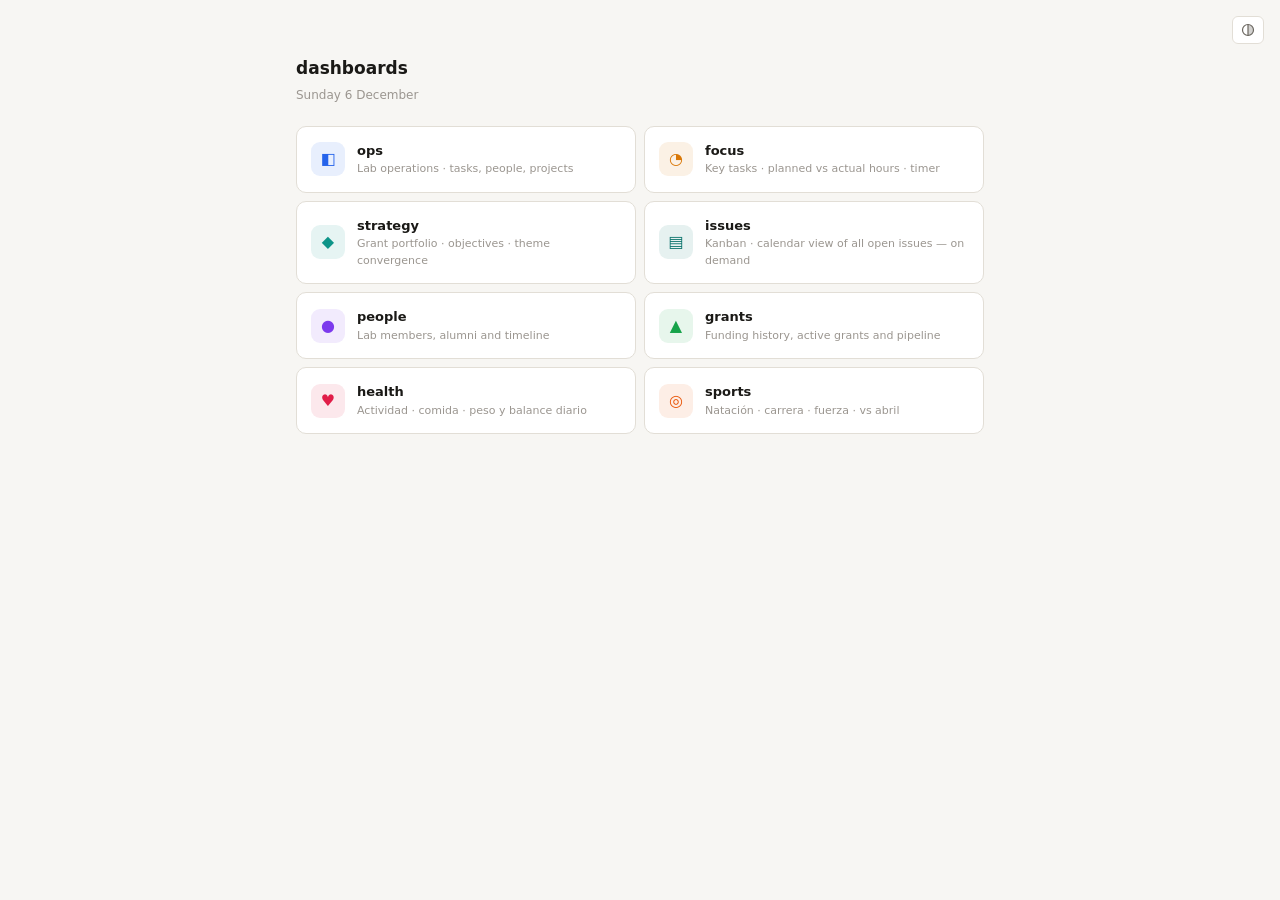
==== commit 2989bde8: "hub: enable sports card" ====
--- a/index.html
+++ b/index.html
@@ -53,7 +53,7 @@
   { id:"people", name:"people", desc:"Lab members, alumni and timeline", path:"people/", icon:"\u25CF", color:"#7C3AED", live:true  },
   { id:"grants",  name:"grants",  desc:"Funding history, active grants and pipeline",  path:"grants/",  icon:"\u25B2", color:"#16A34A", live:true  },
   { id:"health", name:"health", desc:"Actividad \u00b7 comida \u00b7 peso y balance diario", path:"health/", icon:"\u2665", color:"#E11D48", live:true  },
-  { id:"sports", name:"sports", desc:"Training \u00b7 swim \u00b7 runs", path:"sports/", icon:"\u25CE", color:"#EA580C", live:false }];
+  { id:"sports", name:"sports", desc:"Natación \u00b7 carrera \u00b7 fuerza \u00b7 vs abril", path:"sports/", icon:"\u25CE", color:"#EA580C", live:true  }];
 
 document.getElementById("hub").innerHTML =
   "<h1>dashboards</h1><div class='sub'>"
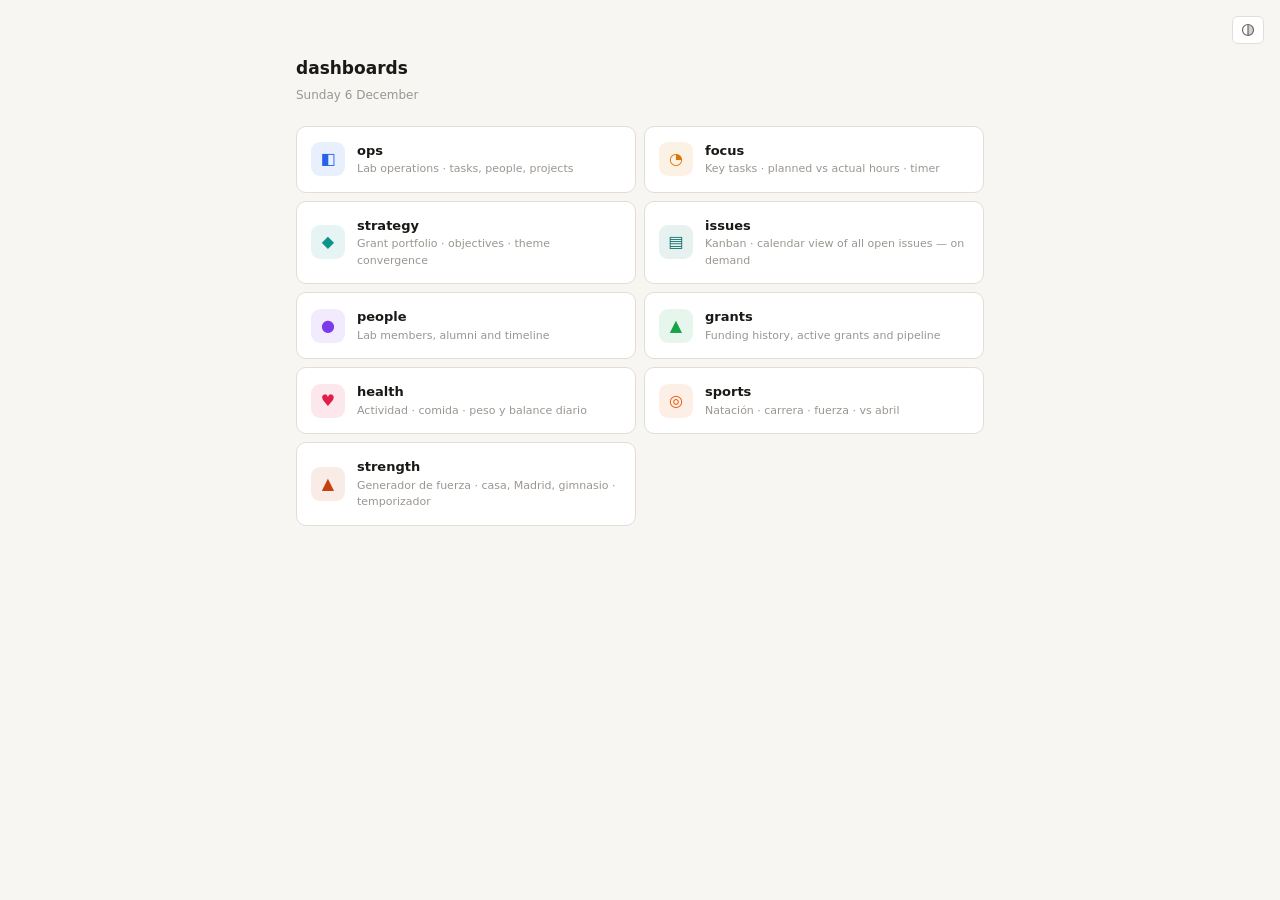
==== commit f8bdfff1: "hub: activar tarjeta strength" ====
--- a/index.html
+++ b/index.html
@@ -53,7 +53,8 @@
   { id:"people", name:"people", desc:"Lab members, alumni and timeline", path:"people/", icon:"\u25CF", color:"#7C3AED", live:true  },
   { id:"grants",  name:"grants",  desc:"Funding history, active grants and pipeline",  path:"grants/",  icon:"\u25B2", color:"#16A34A", live:true  },
   { id:"health", name:"health", desc:"Actividad \u00b7 comida \u00b7 peso y balance diario", path:"health/", icon:"\u2665", color:"#E11D48", live:true  },
-  { id:"sports", name:"sports", desc:"Natación \u00b7 carrera \u00b7 fuerza \u00b7 vs abril", path:"sports/", icon:"\u25CE", color:"#EA580C", live:true  }];
+  { id:"sports", name:"sports", desc:"Natación \u00b7 carrera \u00b7 fuerza \u00b7 vs abril", path:"sports/", icon:"\u25CE", color:"#EA580C", live:true  },
+  { id:"strength", name:"strength", desc:"Generador de fuerza \u00b7 casa, Madrid, gimnasio \u00b7 temporizador", path:"strength/", icon:"\u25B2", color:"#C2410C", live:true  }];
 
 document.getElementById("hub").innerHTML =
   "<h1>dashboards</h1><div class='sub'>"
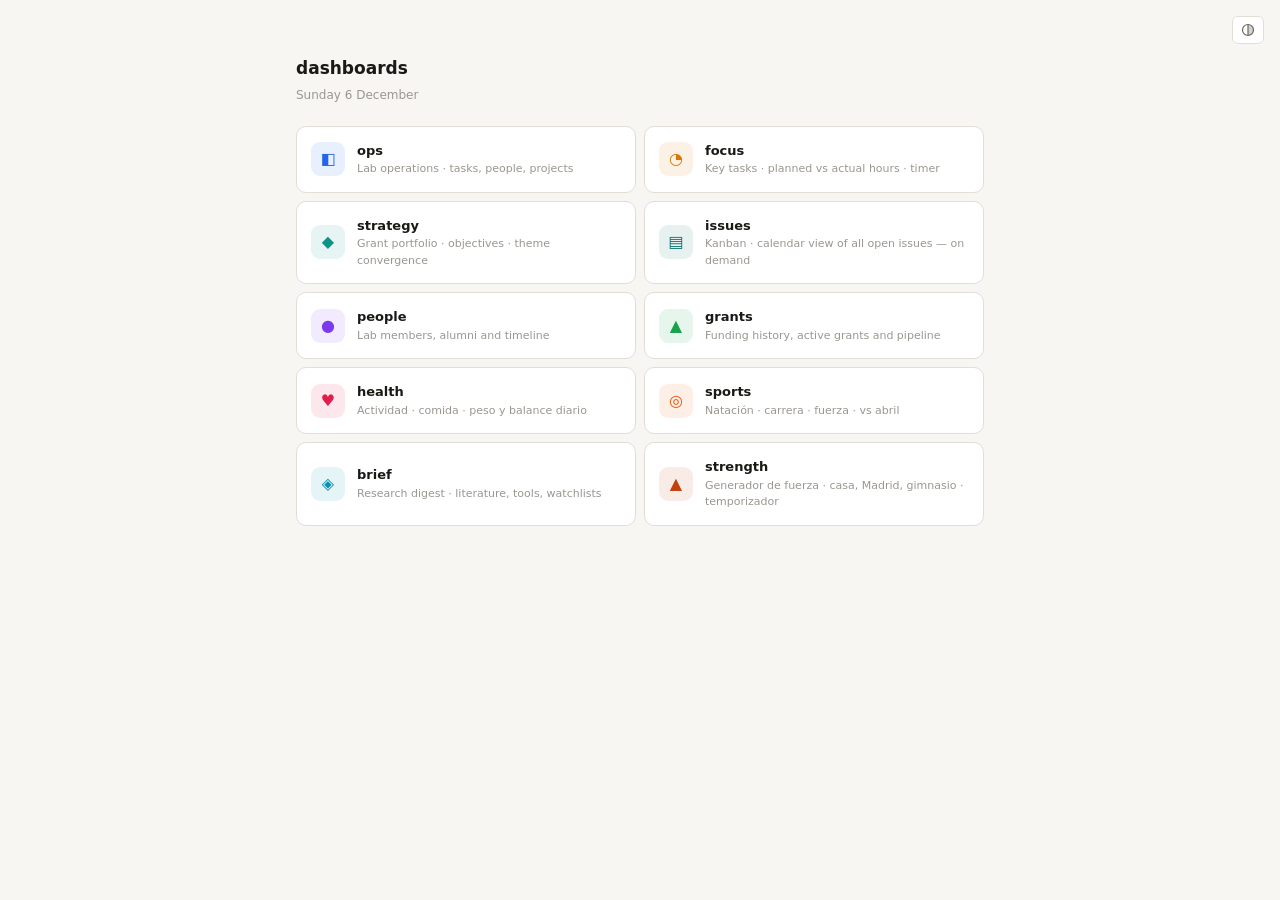
==== commit 14f0a01c: "digest: add research-digest dashboard (brief) and hub entry Standalone page like focus/. Reads brief" ====
--- a/index.html
+++ b/index.html
@@ -54,6 +54,7 @@
   { id:"grants",  name:"grants",  desc:"Funding history, active grants and pipeline",  path:"grants/",  icon:"\u25B2", color:"#16A34A", live:true  },
   { id:"health", name:"health", desc:"Actividad \u00b7 comida \u00b7 peso y balance diario", path:"health/", icon:"\u2665", color:"#E11D48", live:true  },
   { id:"sports", name:"sports", desc:"Natación \u00b7 carrera \u00b7 fuerza \u00b7 vs abril", path:"sports/", icon:"\u25CE", color:"#EA580C", live:true  },
+  { id:"digest", name:"brief", desc:"Research digest \u00b7 literature, tools, watchlists", path:"digest/", icon:"\u25C8", color:"#0891B2", live:true  },
   { id:"strength", name:"strength", desc:"Generador de fuerza \u00b7 casa, Madrid, gimnasio \u00b7 temporizador", path:"strength/", icon:"\u25B2", color:"#C2410C", live:true  }];
 
 document.getElementById("hub").innerHTML =
